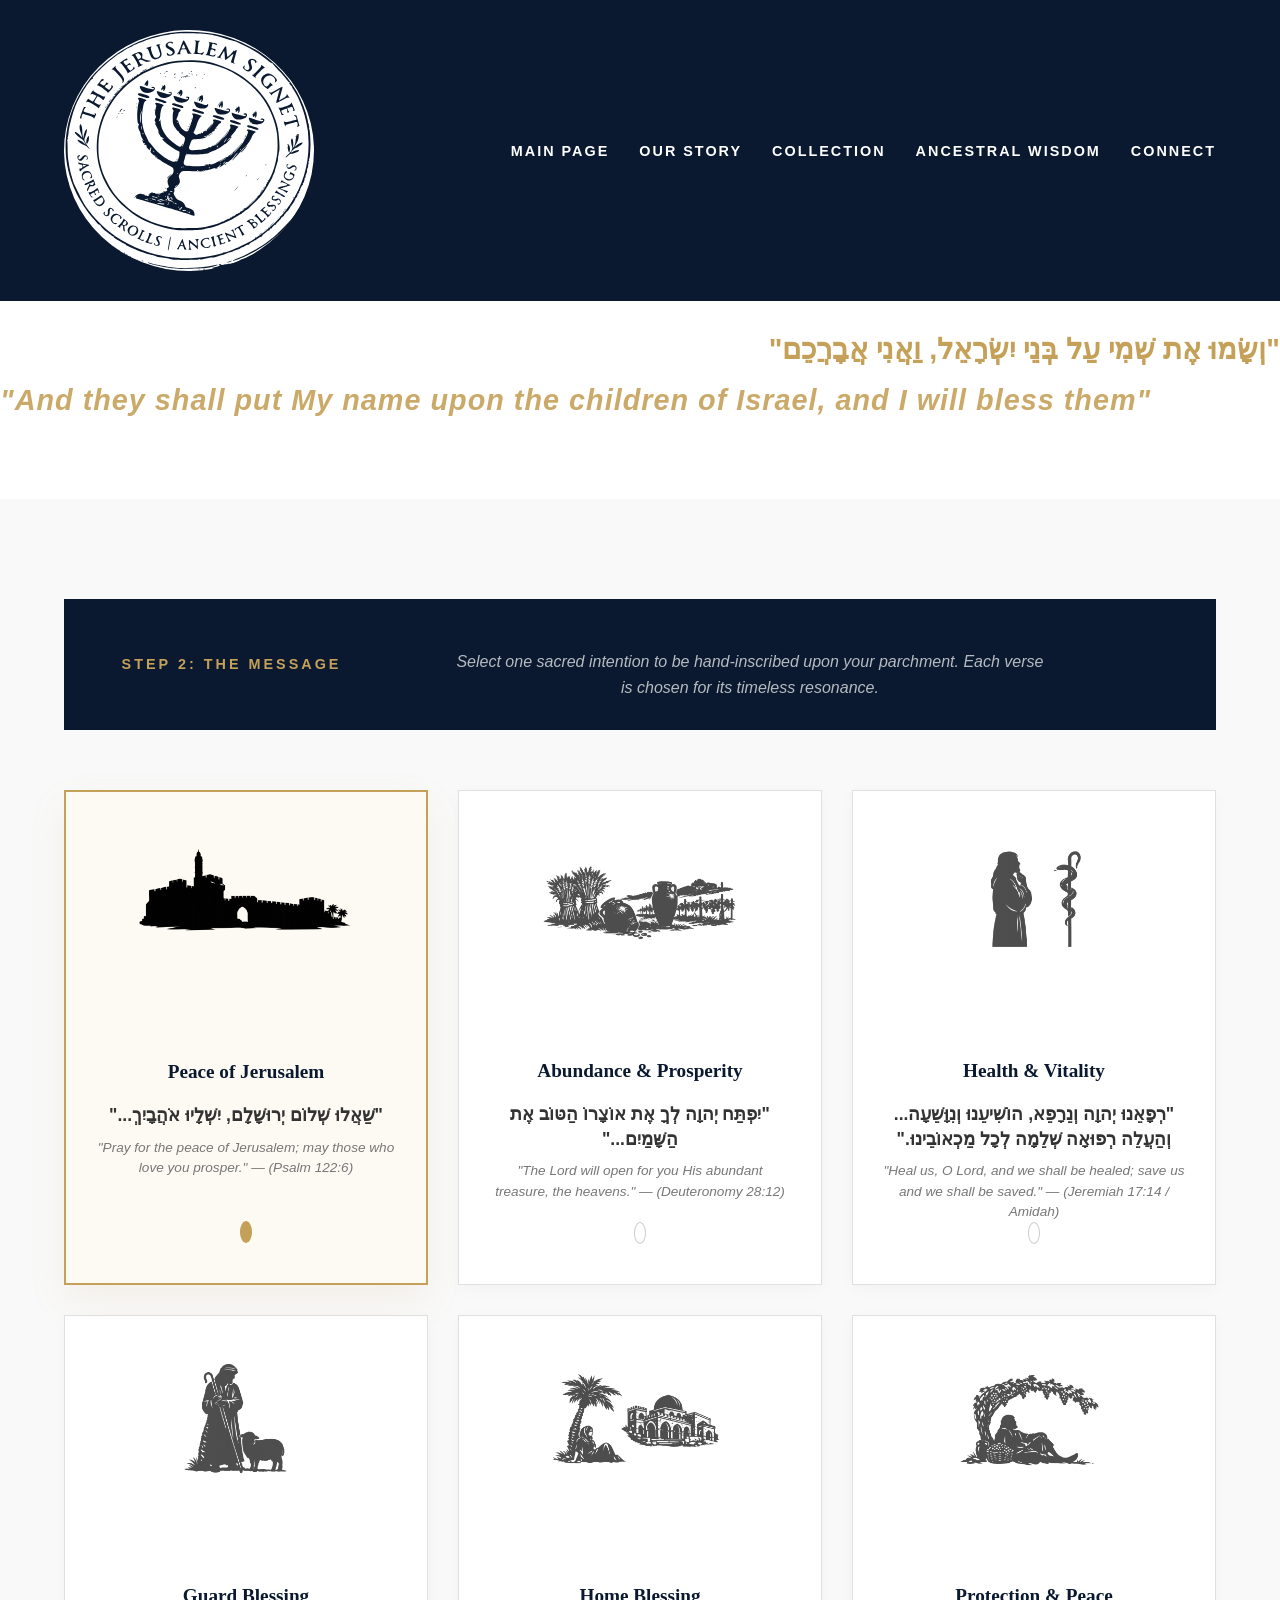
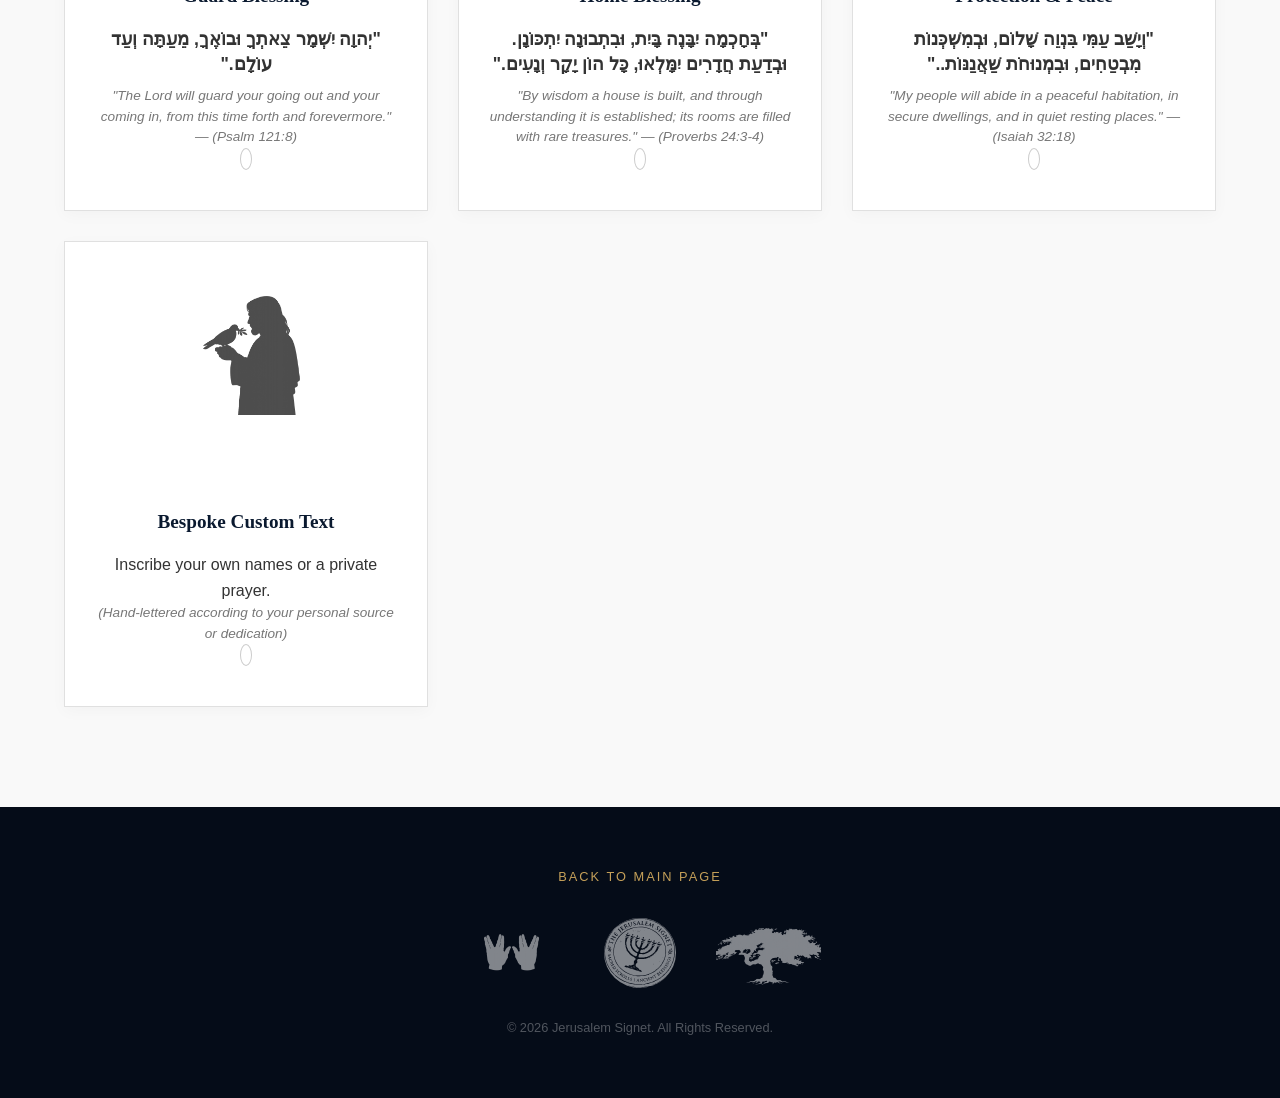
==== blessings.html @ 8cb452a7 "Re-deploying with index.html at the root" ====
<!DOCTYPE html>
<html lang="en">
<head>
    <meta charset="UTF-8">
    <title>Blessing | Jerusalem Signet</title>
    <link rel="stylesheet" href="css/style.css">
</head>


<body class="subpage">
    <div class="header-wrapper">
        <header class="dark-nav">
            <div class="logo">
                <a href="index.html">
                    <img src="assets/svg/Jerusalemsignet.svg" alt="Logo">
                </a>
            </div>
            <nav>
                <ul>
                    <li><a href="index.html">Main page</a></li>
                    <li><a href="heritage.html">Our Story</a></li>
                    <li><a href="collection.html">Collection</a></li>
                    <li><a href="wisdom.html">Ancestral Wisdom</a></li>
                    <li><a href="connect.html">Connect</a></li>

                </ul>
            </nav>
        </header>

        <div class="gallery-hero">
           
            <div class="golden-verse">
                <p class="verse-he">"וְשָׂמוּ אֶת שְׁמִי עַל בְּנֵי יִשְׂרָאֵל, וַאֲנִי אֲבָרֲכֵם"</p>
                <p class="verse-en">"And they shall put My name upon the children of Israel, and I will bless them"</p>
            </div>

            <p class="instruction-text">Select one sacred intention to be hand-inscribed upon your parchment. Each verse is chosen for its timeless resonance.</p>
        </div>
    </div>


<section class="blessings-gallery">
    <div class="container">
        <header class="gallery-header">
            <span class="label">Step 2: The Message</span>
            <p class="instruction-text">Select one sacred intention to be hand-inscribed upon your parchment. Each verse is chosen for its timeless resonance.</p>
        </header>

        <div class="blessings-grid">
            <label class="blessing-frame">
                <input type="radio" name="blessing" value="0" checked>
                <div class="frame-inner">
                    <div class="blessing-icon"><img src="assets/images/jerusalem.png" alt="Peace"></div>
                    <div class="text-group">
                        <h3>Peace of Jerusalem</h3>
                        <p class="hebrew">"שַׁאֲלוּ שְׁלוֹם יְרוּשָׁלִָם, יִשְׁלָיוּ אֹהֲבָיִךְ..."</p>
                        <p class="english">"Pray for the peace of Jerusalem; may those who love you prosper." — (Psalm 122:6)</p>
                    </div>
                    <div class="selection-indicator"></div>
                </div>
            </label>

            <label class="blessing-frame">
                <input type="radio" name="blessing" value="0">
                <div class="frame-inner">
                    <div class="blessing-icon"><img src="assets/images/rich.png" alt="Abundance"></div>
                    <div class="text-group">
                        <h3>Abundance & Prosperity</h3>
                        <p class="hebrew">"יִפְתַּח יְהוָה לְךָ אֶת אוֹצָרוֹ הַטּוֹב אֶת הַשָּׁמַיִם..."</p>
                        <p class="english">"The Lord will open for you His abundant treasure, the heavens." — (Deuteronomy 28:12)</p>
                    </div>
                    <div class="selection-indicator"></div>
                </div>
            </label>

            <label class="blessing-frame">
                <input type="radio" name="blessing" value="0">
                <div class="frame-inner">
                    <div class="blessing-icon"><img src="assets/images/health.png" alt="Health"></div>
                    <div class="text-group">
                        <h3>Health & Vitality</h3>
                        <p class="hebrew">"רְפָאֵנוּ יְהוָה וְנֵרָפֵא, הוֹשִׁיעֵנוּ וְנִוָּשֵׁעָה... וְהַעֲלֵה רְפוּאָה שְׁלֵמָה לְכָל מַכְאוֹבֵינוּ."</p>
                        <p class="english">"Heal us, O Lord, and we shall be healed; save us and we shall be saved." — (Jeremiah 17:14 / Amidah)</p>
                    </div>
                    <div class="selection-indicator"></div>
                </div>
            </label>

            <label class="blessing-frame">
                <input type="radio" name="blessing" value="0">
                <div class="frame-inner">
                    <div class="blessing-icon"><img src="assets/images/guard.png" alt="Protection"></div>
                    <div class="text-group">
                        <h3>Guard Blessing</h3>
                        <p class="hebrew">"יְהוָה יִשְׁמָר צֵאתְךָ וּבוֹאֶךָ, מֵעַתָּה וְעַד עוֹלָם."</p>
                        <p class="english">"The Lord will guard your going out and your coming in, from this time forth and forevermore." — (Psalm 121:8)</p>
                    </div>
                    <div class="selection-indicator"></div>
                </div>
            </label>

            <label class="blessing-frame">
                <input type="radio" name="blessing" value="0">
                <div class="frame-inner">
                    <div class="blessing-icon"><img src="assets/images/womanpalm.png" alt="Home"></div>
                    <div class="text-group">
                        <h3>Home Blessing</h3>
                        <p class="hebrew">"בְּחָכְמָה יִבָּנֶה בָּיִת, וּבִתְבוּנָה יִתְכּוֹנָן. וּבְדַעַת חֲדָרִים יִמָּלְאוּ, כָּל הוֹן יָקָר וְנָעִים."</p>
                        <p class="english">"By wisdom a house is built, and through understanding it is established; its rooms are filled with rare treasures." — (Proverbs 24:3-4)</p>
                    </div>
                    <div class="selection-indicator"></div>
                </div>
            </label>

            <label class="blessing-frame">
                <input type="radio" name="blessing" value="0">
                <div class="frame-inner">
                    <div class="blessing-icon"><img src="assets/images/mangrapes.png" alt="Habitation"></div>
                    <div class="text-group">
                        <h3>Protection & Peace</h3>
                        <p class="hebrew">"וְיָשַׁב עַמִּי בִּנְוֵה שָׁלוֹם, וּבְמִשְׁכְּנוֹת מִבְטַחִים, וּבִמְנוּחֹת שַׁאֲנַנּוֹת.."</p>
                        <p class="english">"My people will abide in a peaceful habitation, in secure dwellings, and in quiet resting places." — (Isaiah 32:18)</p>
                    </div>
                    <div class="selection-indicator"></div>
                </div>
            </label>

            <label class="blessing-frame bespoke-frame">
                <input type="radio" name="blessing" value="99">
                <div class="frame-inner">
                    <div class="blessing-icon"><img src="assets/images/dove.png" alt="Custom"></div>
                    <div class="text-group">
                        <h3>Bespoke Custom Text</h3>
                        <p class="custom-note">Inscribe your own names or a private prayer.</p>
                        <p class="english">(Hand-lettered according to your personal source or dedication)</p>
                    </div>
                    <div class="selection-indicator"></div>
                </div>
            </label>
        </div>
    </div>
</section>


<footer class="main-footer">
    <div class="footer-container">
        <a href="index.html" class="back-home">Back to Main Page</a>
        
        <div class="footer-branding">
	     <img src="assets/images/cohanim.png" alt="Olive Tree" class="footer-cohen">
	    <img src="assets/svg/Jerusalemsignet.svg" alt="Jerusalem Signet Seal" class="footer-logo">
            <img src="assets/images/OliveTree.png" alt="Olive Tree" class="footer-tree">
              
        </div>

        
        <p>&copy; 2026 Jerusalem Signet. All Rights Reserved.</p>
    </div>
</footer>

</body>
</html>
---- css/style.css ----
/* ==========================================================================
   1. CORE RESET & VARIABLES
   ========================================================================== */
:root {
    --midnight: #0a192f;
    --gold: #c5a059;
    --white: #ffffff;
    --off-white: #f9f9f9;
}

* { 
    margin: 0; 
    padding: 0; 
    box-sizing: border-box; 
}

body {
    font-family: 'Montserrat', sans-serif;
    background-color: var(--white);
    color: #333;
    line-height: 1.6;
    width: 100%;
    overflow-x: hidden;
}

img {
    max-width: 100%;
    height: auto;
    display: block;
}

/* ==========================================================================
   2. GLOBAL NAVIGATION
   ========================================================================== */
header {
    position: absolute;
    top: 0;
    width: 100%;
    display: flex;
    justify-content: space-between;
    align-items: center;
    padding: 30px 5%;
    z-index: 1000;
}

.logo img, .nav-logo {
    width: 250px !important;
    height: auto;
    filter: brightness(0) invert(1);
}

nav ul { display: flex; list-style: none; }
nav ul li { margin-left: 30px; }
nav ul li a {
    color: var(--white);
    text-decoration: none;
    text-transform: uppercase;
    font-size: 0.9rem;
    letter-spacing: 2px;
    font-weight: 600;
}

/* ==========================================================================
   3. HOME PAGE HERO
   ========================================================================== */
.hero {
    height: 100vh;
    background: var(--midnight);
    display: flex;
    align-items: center;
    justify-content: center;
    position: relative;
    text-align: center;
}

.hero::before {
    content: "";
    position: absolute;
    top: 0; left: 0; width: 100%; height: 100%;
    background: url('../assets/images/Galil_view1.jpg') center/cover no-repeat;
    opacity: 0.4;
    z-index: 1;
}

.hero-content { position: relative; z-index: 10; }

.hero h1 {
    font-family: 'Playfair Display', serif;
    font-size: clamp(3rem, 8vw, 5.5rem);
    color: var(--white);
    line-height: 1.1;
    margin-bottom: 20px;
}

.hero-subtitle {
    font-size: 1.2rem;
    color: var(--gold);
    text-transform: uppercase;
    letter-spacing: 8px;
    margin-bottom: 40px;
}

.cta-button {
    padding: 15px 40px;
    border: 2px solid var(--gold);
    color: var(--gold);
    text-decoration: none;
    text-transform: uppercase;
    font-weight: 700;
    transition: 0.3s;
}

.cta-button:hover { background: var(--gold); color: var(--midnight); }

/* ==========================================================================
   4. HOME PAGE FEATURED GRID
   ========================================================================== */
#featured { padding: 100px 0; background: var(--white); }

#featured .piece-grid {
    display: flex;
    justify-content: center;
    gap: 40px;
    max-width: 900px;
    margin: 0 auto;
    padding: 0 20px;
}

.featured-item { flex: 1; text-align: left; }

.image-wrapper {
    width: 100%;
    aspect-ratio: 16 / 9;
    overflow: hidden;
    margin-bottom: 20px;
    box-shadow: 10px 10px 30px rgba(0,0,0,0.1);
}

.image-wrapper img { width: 100%; height: 100%; object-fit: cover; }

/* ==========================================================================
   5. HERITAGE PAGE SPECIFIC
   ========================================================================== */
.subpage header {
    background: var(--midnight);
    position: relative;
}

.heritage-page .container {
    display: block !important;
    width: 100% !important;
    max-width: 1200px;
    margin: 0 auto;
    padding: 60px 5%;
}

.heritage-page .container.narrow { max-width: 800px !important; }

.heritage-hero {
    background: var(--off-white);
    text-align: center;
    padding: 80px 5%;
}

.heritage-hero h1 {
    font-family: 'Playfair Display', serif;
    font-size: 3.5rem;
    color: var(--midnight);
    margin: 20px 0;
}

/* Missing Text Styles Added Here */
.label {
    color: var(--gold);
    text-transform: uppercase;
    letter-spacing: 3px;
    font-weight: 700;
    font-size: 0.9rem;
    display: block;
}

.quote {
    font-family: 'Playfair Display', serif;
    font-style: italic;
    font-size: 1.5rem;
    color: #555;
    margin-top: 20px;
}

.lead {
    font-size: 1.3rem;
    font-weight: 300;
    margin-bottom: 30px;
}

.story-block h3 {
    font-family: 'Playfair Display', serif;
    font-size: 2rem;
    color: var(--midnight);
    margin-bottom: 15px;
}

.story-block p { margin-bottom: 20px; line-height: 1.8; }

.scripture-callout {
    margin: 40px 0;
    padding: 30px;
    background: #f4f4f4;
    border-left: 4px solid var(--gold);
}

.verse-text {
    font-family: 'Playfair Display', serif;
    font-style: italic;
    font-size: 1.4rem;
    margin-bottom: 10px;
}

.verse-reference {
    font-weight: 700;
    color: var(--gold);
    text-transform: uppercase;
    font-size: 0.8rem;
}

.heirloom-container { margin: 50px auto; max-width: 650px; text-align: center; }

.heirloom-photo {
    width: 100%;
    box-shadow: 0 20px 50px rgba(0,0,0,0.15);
}

.legacy-caption { font-style: italic; color: #777; margin-top: 15px; font-size: 0.9rem; }

/* ==========================================================================
   6. CRAFT & MISSION (The Dark & Gold Section)
   ========================================================================== */
.craft-details {
    background: var(--midnight) !important; /* Ensures the deep blue background */
    color: var(--white) !important;
    padding: 100px 5% !important;
    width: 100%;
}

.craft-grid {
    display: flex;
    justify-content: center;
    gap: 50px;
    max-width: 1100px;
    margin: 50px auto 0;
}

.craft-item h4 { 
    color: var(--gold); 
    text-transform: uppercase;
    margin-bottom: 15px;
    letter-spacing: 2px;
}

.mission-callout {
    padding: 100px 5%;
    text-align: center;
    background: var(--white);
}

.mission-callout h2 {
    font-family: 'Playfair Display', serif;
    font-size: 2.5rem;
    margin-bottom: 20px;
}

.final-blessing {
    font-family: 'Playfair Display', serif;
    font-size: 2.2rem;
    color: var(--gold);
    margin-top: 40px;
    font-style: italic;
}/* ==========================================================================
   7. FOOTER
   ========================================================================== */

.main-footer {
    background: #050c18; /* Matches your current midnight theme */
    padding: 60px 5%;
    text-align: center;
}

.footer-container {
    display: flex;
    flex-direction: column;
    align-items: center; /* Centralizes all footer content */
    gap: 30px;
}

.footer-branding {
    display: flex;
    justify-content: center;
    align-items: center; /* Ensures vertical alignment is centered */
    gap: 40px; /* Space between seal and tree */
}

.footer-logo, 
.footer-tree {
    height: 70px; /* Fixed height forces identical sizing */
    width: auto;   /* Maintains aspect ratio */
    filter: brightness(0) invert(1) opacity(0.5); /* Matches high-end aesthetic */
    transition: opacity 0.3s ease;
}
.footer-logo,
.footer-cohen {
    height: 70px; /* Fixed height forces identical sizing */
    width: auto;   /* Maintains aspect ratio */
    filter: brightness(0) invert(1) opacity(0.5); /* Matches high-end aesthetic */
    transition: opacity 0.3s ease;
}


.footer-logo:hover, 
.footer-tree:hover {
    opacity: 0.9;
}

.back-home {
    color: var(--gold);
    text-decoration: none;
    text-transform: uppercase;
    font-size: 0.8rem;
    letter-spacing: 2px;
}
.footer-container p { color: rgba(255,255,255,0.3); font-size: 0.8rem; }


/* ==========================================================================
   8. RESPONSIVE
   ========================================================================== */
@media (max-width: 768px) {
    #featured .piece-grid, .craft-grid { flex-direction: column; }
    .hero h1 { font-size: 2.8rem; }
    header { flex-direction: column; gap: 20px; padding: 20px; }
    nav ul li { margin: 0 10px; }
}





/* ==========================================================================
   COLLECTION PIECE LAYOUT (Side-by-Side)
   ========================================================================== */
.gallery {
    padding: 80px 0;
    background: var(--white);
}

.gallery .container {
    max-width: 1200px;
    margin: 0 auto;
    padding: 0 5%;
}

.piece-grid {
    display: flex; /* This is the magic line that moves text to the right */
    align-items: center; /* Centers text vertically against the image */
    justify-content: space-between;
    gap: 60px; /* Space between the photo and the description */
}

.piece-image {
    flex: 1.2; /* Gives the image a bit more room */
}

.piece-image img {
    width: 100%;
    height: auto;
    border-radius: 4px;
    box-shadow: 15px 15px 40px rgba(0,0,0,0.1);
}

.piece-content {
    flex: 1; /* The description area */
    text-align: left;
}

/* Optional: Elegant styling for the headers in the description */
.piece-content h2 {
    font-family: 'Playfair Display', serif;
    color: var(--midnight);
    margin-bottom: 15px;
}

/* Mobile Fix: Stacks them vertically on phones */
@media (max-width: 768px) {
    .piece-grid {
        flex-direction: column;
        text-align: center;
    }
}



/* ==========================================================================
   WISDOM PAGE STYLES
   ========================================================================== */
.wisdom-hero {
    background: var(--midnight);
    color: var(--white);
    padding: 120px 5% 80px;
    text-align: center;
}

.wisdom-hero .translation {
    font-family: 'Playfair Display', serif;
    font-style: italic;
    font-size: 1.4rem;
    color: var(--gold);
    margin-top: 10px;
}

.posts-container {
    padding: 80px 5%;
    background: var(--off-white);
}

.wisdom-post {
    background: var(--white);
    max-width: 800px;
    margin: 0 auto 60px;
    padding: 50px;
    box-shadow: 0 10px 30px rgba(0,0,0,0.05);
    border-top: 3px solid var(--gold);
}

.post-meta {
    font-size: 0.8rem;
    text-transform: uppercase;
    letter-spacing: 2px;
    color: var(--gold);
    margin-bottom: 20px;
}

.wisdom-post h2 {
    font-family: 'Playfair Display', serif;
    font-size: 2.2rem;
    color: var(--midnight);
    margin-bottom: 20px;
}

.post-content p {
    margin-bottom: 20px;
    font-size: 1.1rem;
    color: #444;
}


.design-callout {
    background: #fdfaf3; /* A very light parchment color */
    border-left: 4px solid var(--gold);
    padding: 30px;
    margin: 30px 0;
    font-family: 'Playfair Display', serif;
    font-size: 1.25rem;
    line-height: 1.6;
    color: var(--midnight);
    font-style: italic;
}

.design-callout p {
    margin: 0;
}


.pardes-list {
    list-style: none;
    padding-left: 0;
}

.pardes-list li {
    padding: 20px 0;
    border-bottom: 1px solid #e0e0e0;
    display: grid; /* Use grid instead of flex for better control */
    grid-template-columns: 180px 1fr; /* This gives the left side 180px of space */
    align-items: baseline;
    gap: 20px;
}

.pardes-list li strong {
    font-family: 'Playfair Display', serif;
    color: var(--midnight);
    font-size: 1.1rem;
    line-height: 1.2;
    display: block; /* Ensures the name and (Interpretation) stay together */
}

/* ==========================================================================
   EZER KENEGDO POST STYLING
   ========================================================================== */

.concept-split {
    display: flex;
    gap: 30px;
    margin: 40px 0;
}

.concept-box {
    flex: 1;
    background: #f9f9f9;
    padding: 30px;
    border-bottom: 2px solid var(--gold);
}

.concept-box h3 {
    font-family: 'Playfair Display', serif;
    font-size: 1.3rem;
    color: var(--midnight);
    margin-bottom: 15px;
}

.partnership-footer {
    text-align: center;
    padding: 40px;
    background: var(--midnight);
    color: var(--white);
    margin-top: 20px;
}

.partnership-footer h3 {
    color: var(--gold);
    text-transform: uppercase;
    letter-spacing: 2px;
    font-size: 1rem;
    margin-bottom: 15px;
}

.partnership-footer p {
    font-style: italic;
    font-family: 'Playfair Display', serif;
    font-size: 1.2rem;
    line-height: 1.6;
    color: var(--white) !important;
}

/* Mobile: Stack the concept boxes */
@media (max-width: 768px) {
    .concept-split {
        flex-direction: column;
    }
}
/* ==========================================================================
   POST 07: NATURE & BAL TASHCHIT
   ========================================================================== */

.nature-callout {
    background: #f4f7f1; /* Soft natural green tint */
    border-left: 4px solid #5a6e4c; /* Olive green border */
    padding: 40px;
    margin: 30px 0;
    font-family: 'Playfair Display', serif;
    font-style: italic;
    font-size: 1.3rem;
    color: #2c3e2d;
    position: relative;
}

.nature-callout cite {
    display: block;
    margin-top: 15px;
    font-size: 0.9rem;
    font-style: normal;
    text-transform: uppercase;
    letter-spacing: 1px;
    color: #5a6e4c;
}

.olive-wisdom-box {
    margin: 40px 0;
    padding: 30px;
    background: var(--off-white);
    border: 1px solid #d4dccf;
}

.olive-wisdom-box h4 {
    color: #5a6e4c;
    text-transform: uppercase;
    letter-spacing: 1px;
    margin-bottom: 10px;
}

.scripture-ref {
    text-align: center;
    font-family: 'Playfair Display', serif;
    font-size: 1.2rem;
    color: var(--gold);
    margin-top: 40px;
    border-top: 1px solid #eee;
    padding-top: 20px;
}
/* ==========================================================================
   COLLECTION PACKAGE SETS (Frame + Box side-by-side)
   ========================================================================== */
.collection-sets {
    padding: 100px 0;
    background: var(--white);
}

.collection-sets .container {
    max-width: 1200px;
    margin: 0 auto;
    padding: 0 5%;
}

.product-set {
    display: grid;
    grid-template-columns: 1.2fr 1fr; /* Image area is slightly wider than text */
    gap: 80px;
    align-items: center;
    margin-bottom: 150px;
    padding-bottom: 100px;
    border-bottom: 1px solid #eee;
}

/* Reverse layout for variety on the second set */
.product-set.inverse {
    grid-template-columns: 1fr 1.2fr;
}
.product-set.inverse .set-images {
    grid-column: 2;
}
.product-set.inverse .set-description {
    grid-column: 1;
    grid-row: 1;
}

/* Image Pairing Logic */
.set-images {
    display: flex;
    align-items: flex-end;
    position: relative;
}

.main-piece {
    width: 70%;
    height: auto;
    z-index: 2;
    box-shadow: 20px 20px 50px rgba(0,0,0,0.1);
}

.package-piece {
    width: 50%;
    height: auto;
    margin-left: -20%; /* Creates the package "bundle" look */
    z-index: 1;
    box-shadow: 15px 15px 40px rgba(0,0,0,0.15);
}

/* Set Description Typography */
.set-description .label {
    letter-spacing: 3px;
    color: var(--gold);
    font-weight: 700;
    margin-bottom: 10px;
}

.set-description h2 {
    font-family: 'Playfair Display', serif;
    font-size: 2.5rem;
    color: var(--midnight);
    margin-bottom: 20px;
}

.packaging-note {
    margin: 30px 0;
    padding: 20px;
    background: #f9f9f9;
    border-left: 2px solid var(--midnight);
}

.packaging-note strong {
    display: block;
    text-transform: uppercase;
    font-size: 0.8rem;
    letter-spacing: 1px;
    margin-bottom: 8px;
}

/* ==========================================================================
   CUSTOMIZATION GATE & PRICING
   ========================================================================== */
.customization-gate {
    margin-top: 40px;
    padding: 30px;
    background: #fdfaf3; /* Light parchment for the 'selection' zone */
    border: 1px solid #f1ece0;
}

.customization-gate h3 {
    font-size: 1.1rem;
    text-transform: uppercase;
    letter-spacing: 2px;
    margin-bottom: 15px;
}

.blessing-options {
    list-style: none;
    padding: 0;
    margin-bottom: 25px;
}

.blessing-options li {
    font-size: 0.9rem;
    margin-bottom: 10px;
    color: #555;
    padding-left: 20px;
    position: relative;
}

.blessing-options li::before {
    content: "•";
    color: var(--gold);
    position: absolute;
    left: 0;
    font-weight: bold;
}

.price-btn {
    display: inline-block;
    padding: 18px 40px;
    background: var(--midnight);
    color: var(--white);
    text-decoration: none;
    text-transform: uppercase;
    font-weight: 700;
    letter-spacing: 2px;
    font-size: 0.85rem;
    transition: all 0.3s ease;
}

.price-btn:hover {
    background: var(--gold);
    color: var(--midnight);
    transform: translateY(-3px);
}
/* ==========================================================================
   COLLECTION GALLERY (Balanced Product & Package Layout)
   ========================================================================== */
.collection-gallery {
    padding: 100px 0;
    background: var(--white);
}

.collection-gallery .container {
    max-width: 1200px;
    margin: 0 auto;
    padding: 0 5%;
}

.gallery-item {
    display: grid;
    grid-template-columns: 1.2fr 1fr; /* Image area is slightly wider than text */
    gap: 80px;
    align-items: flex-start;
    margin-bottom: 150px;
    padding-bottom: 100px;
    border-bottom: 1px solid #eee;
}

/* Alternating layout for variety */
.gallery-item.inverse {
    direction: rtl; 
}
.gallery-item.inverse .gallery-info {
    direction: ltr;
}

/* Side-by-Side Large Images */
.gallery-visuals {
    display: flex;
    flex-direction: column;
    gap: 20px;
}

.package-bundle {
    display: grid;
    grid-template-columns: 1fr 1fr; /* Forces equal width for Frame and Box */
    gap: 20px;
}

.gallery-main, .gallery-box {
    width: 100%;
    height: auto;
    box-shadow: 0 20px 40px rgba(0,0,0,0.1);
    object-fit: cover;
}

.package-caption {
    font-size: 0.85rem;
    text-transform: uppercase;
    letter-spacing: 2px;
    color: var(--gold);
    font-weight: 700;
    margin-top: 10px;
}

/* Text and Selection Gate Information */
.gallery-info h2 {
    font-family: 'Playfair Display', serif;
    font-size: 2.8rem;
    color: var(--midnight);
    margin: 0 0 25px;
}

.selection-gate {
    margin-top: 40px;
    padding: 35px;
    background: #fdfaf3; /* Light parchment tint */
    border-top: 3px solid var(--gold);
}

.selection-gate ul {
    list-style: none;
    padding: 0;
    margin: 20px 0 30px;
}

.selection-gate li {
    font-size: 0.95rem;
    margin-bottom: 12px;
    padding-left: 20px;
    position: relative;
    color: #444;
}

.selection-gate li::before {
    content: "•";
    color: var(--gold);
    position: absolute;
    left: 0;
    font-weight: bold;
}

.price-link {
    display: inline-block;
    padding: 18px 45px;
    background: var(--midnight);
    color: var(--white);
    text-decoration: none;
    text-transform: uppercase;
    font-weight: 700;
    letter-spacing: 2px;
    transition: all 0.3s ease;
}

.price-link:hover {
    background: var(--gold);
    color: var(--midnight);
    transform: translateY(-3px);
}

/* Mobile Responsiveness */
@media (max-width: 992px) {
    .gallery-item, .gallery-item.inverse {
        grid-template-columns: 1fr;
        direction: ltr;
        gap: 40px;
    }
    .package-bundle {
        grid-template-columns: 1fr; /* Stacks images on small screens */
    }
}

/* ==========================================================================
   PRICING 
   ========================================================================== */




.bespoke-builder { padding: 100px 0; background: #fff; }
.builder-grid { display: grid; grid-template-columns: 1fr 350px; gap: 60px; align-items: start; }

.step-box { margin-bottom: 50px; }
.step-box h3 { font-family: 'Playfair Display', serif; margin-bottom: 20px; font-size: 1.2rem; border-bottom: 1px solid #eee; padding-bottom: 10px; }

.radio-card {
    display: block;
    border: 1px solid #eee;
    padding: 20px;
    margin-bottom: 15px;
    cursor: pointer;
    transition: 0.3s;
}

.radio-card input { display: none; }
.radio-card:has(input:checked) { border-color: var(--gold); background: #fdfaf3; }

.card-content strong { display: block; font-size: 1rem; color: var(--midnight); }
.card-content span { font-size: 0.85rem; color: #777; }

.builder-summary { position: sticky; top: 100px; }
.summary-card { background: var(--midnight); color: #fff; padding: 40px; }
.summary-card h3 { color: var(--gold); margin-bottom: 20px; }
.total-box { border-top: 1px solid rgba(255,255,255,0.1); margin-top: 20px; padding-top: 20px; }
.order-btn { width: 100%; background: var(--gold); color: #fff; border: none; padding: 15px; text-transform: uppercase; font-weight: 700; margin-top: 20px; cursor: pointer; }

@media (max-width: 992px) {
    .builder-grid { grid-template-columns: 1fr; }
    .builder-summary { position: static; }
}


/* ==========================================================================
   		BLESSINGS

   ========================================================================== */


/* Container & Header */
.blessings-selection {
    padding: 80px 0;
    background-color: var(--white);
}

.section-header {
    text-align: center;
    margin-bottom: 50px;
}

.section-header .label {
    color: var(--gold);
    text-transform: uppercase;
    letter-spacing: 2px;
    font-size: 0.8rem;
    font-weight: 700;
}

.section-header h2 {
    font-family: 'Playfair Display', serif;
    font-size: 2.5rem;
    color: var(--midnight);
    margin: 10px 0;
}

/* Grid Layout */
.blessings-grid {
    display: grid;
    grid-template-columns: repeat(auto-fit, minmax(350px, 1fr));
    gap: 30px;
    max-width: 1200px;
    margin: 0 auto;
}

/* Blessing Card Styling */
.blessing-card {
    position: relative;
    cursor: pointer;
    display: block;
}

.blessing-card input[type="radio"] {
    position: absolute;
    opacity: 0;
}

.card-inner {
    border: 1px solid #e0e0e0;
    padding: 30px;
    height: 100%;
    transition: all 0.3s ease;
    display: flex;
    gap: 20px;
    background: #fff;
}

/* Hover & Selected States */
.blessing-card:hover .card-inner {
    border-color: var(--gold);
    box-shadow: 0 10px 20px rgba(0,0,0,0.05);
}

.blessing-card input[type="radio"]:checked + .card-inner {
    border-color: var(--gold);
    background-color: #fdfaf3; /* Light parchment tint */
}

/* Custom Radio Indicator */
.radio-indicator {
    width: 20px;
    height: 20px;
    border: 2px solid #ccc;
    border-radius: 50%;
    flex-shrink: 0;
    margin-top: 5px;
    position: relative;
}

.blessing-card input[type="radio"]:checked + .card-inner .radio-indicator {
    border-color: var(--gold);
}

.blessing-card input[type="radio"]:checked + .card-inner .radio-indicator::after {
    content: '';
    position: absolute;
    top: 50%;
    left: 50%;
    transform: translate(-50%, -50%);
    width: 10px;
    height: 10px;
    background: var(--gold);
    border-radius: 50%;
}

/* Text Styling within Cards */
.blessing-content h3 {
    font-family: 'Playfair Display', serif;
    font-size: 1.3rem;
    color: var(--midnight);
    margin-bottom: 15px;
}

.hebrew {
    font-size: 1.1rem;
    font-weight: 600;
    margin-bottom: 10px;
    color: #333;
    line-height: 1.4;
    direction: rtl;
}

.english {
    font-size: 0.9rem;
    color: #666;
    font-style: italic;
    line-height: 1.5;
}

.price-tag {
    display: inline-block;
    margin-top: 15px;
    font-weight: 700;
    color: var(--gold);
}

/* Custom Option Highlight */
.custom-option .card-inner {
    border-style: dashed;
    border-width: 2px;
}

@media (max-width: 768px) {
    .blessings-grid {
        grid-template-columns: 1fr;
    }
}
/* Gallery Container */
.blessings-gallery {
    background: var(--off-white);
    padding: 100px 5%;
}

.gallery-header {
    text-align: center;
    margin-bottom: 60px;
}

.instruction-text {
    max-width: 600px;
    margin: 20px auto;
    font-style: italic;
    color: #666;
}

/* The Blessing Grid */
.blessings-grid {
    display: grid;
    grid-template-columns: repeat(auto-fit, minmax(320px, 1fr));
    gap: 30px;
    max-width: 1200px;
    margin: 0 auto;
}

/* Individual Blessing Frame */
.blessing-frame {
    cursor: pointer;
    position: relative;
}

.blessing-frame input {
    position: absolute;
    opacity: 0;
}

.frame-inner {
    background: var(--white);
    border: 1px solid #e0e0e0;
    padding: 40px 30px;
    height: 100%;
    transition: all 0.4s cubic-bezier(0.165, 0.84, 0.44, 1);
    display: flex;
    flex-direction: column;
    align-items: center;
    text-align: center;
    box-shadow: 0 4px 15px rgba(0,0,0,0.03);
}

.blessing-icon {
    width: 200px;
    height: 200px;
    margin-bottom: 25px;
    opacity: 0.7;
    transition: 0.3s;
}

/* Hover & Selected States */
.blessing-frame:hover .frame-inner {
    transform: translateY(-5px);
    border-color: var(--gold);
}

.blessing-frame input:checked + .frame-inner {
    border: 2px solid var(--gold);
    background: #fdfaf3; /* Light parchment tint */
    box-shadow: 0 15px 35px rgba(197, 160, 89, 0.1);
}

.blessing-frame input:checked + .frame-inner .blessing-icon {
    opacity: 1;
    transform: scale(1.1);
}

/* Text Typography */
.text-group h3 {
    font-family: 'Playfair Display', serif;
    color: var(--midnight);
    font-size: 1.2rem;
    margin-bottom: 15px;
}

.hebrew {
    font-size: 1.1rem;
    font-weight: 700;
    line-height: 1.4;
    margin-bottom: 10px;
    color: #333;
}

.english {
    font-size: 0.85rem;
    color: #777;
    font-style: italic;
    line-height: 1.5;
}

/* Custom indicator at the bottom of the card */
.selection-indicator {
    width: 12px;
    height: 12px;
    border: 1px solid #ccc;
    border-radius: 50%;
    margin-top: auto;
    padding-top: 20px;
    position: relative;
}

.blessing-frame input:checked + .frame-inner .selection-indicator {
    background: var(--gold);
    border-color: var(--gold);
}

.gallery-header .hebrew-title {
    font-family: 'Playfair Display', serif;
    font-size: 3rem;
    color: var(--white);
    margin-bottom: 20px;
}

.golden-verse {
    margin: 25px 0;
}

.verse-he {
    color: var(--gold);
    font-size: 1.8rem;
    font-weight: 700;
    margin-bottom: 5px;
    direction: rtl;
}

.verse-en {
    color: var(--gold);
    font-size: 1.8rem;
    font-weight: 700;
    font-style: italic;
    opacity: 0.9;
    letter-spacing: 1px;
}

.instruction-text {
    max-width: 600px;
    margin: 20px auto 0;
    font-style: italic;
    color: rgba(255, 255, 255, 0.7); /* צבע טקסט בהיר על רקע כחול */
}


==========================================================================
   		BLESSINGS-Tribes

========================================================================== */



/* Specific styling for the Tribe posts in Wisdom style */
.tribe-icon-header {
    display: flex;
    align-items: center;
    gap: 20px;
    margin-bottom: 25px;
}

.wisdom-tribe-icon {
    width: 200px;
    height: 200px;
    object-fit: contain;
    border-bottom: 2px solid var(--gold);
    padding-bottom: 10px;
}

.tribe-post .design-callout {
    border-left: 3px solid var(--gold);
    background: rgba(197, 160, 89, 0.05);
    padding: 20px;
    margin: 20px 0;
    font-style: italic;
    font-family: 'Playfair Display', serif;
}

.tribes-theme h1 {
    color: var(--white);
    font-family: 'Playfair Display', serif;
    font-size: 3.5rem;
}
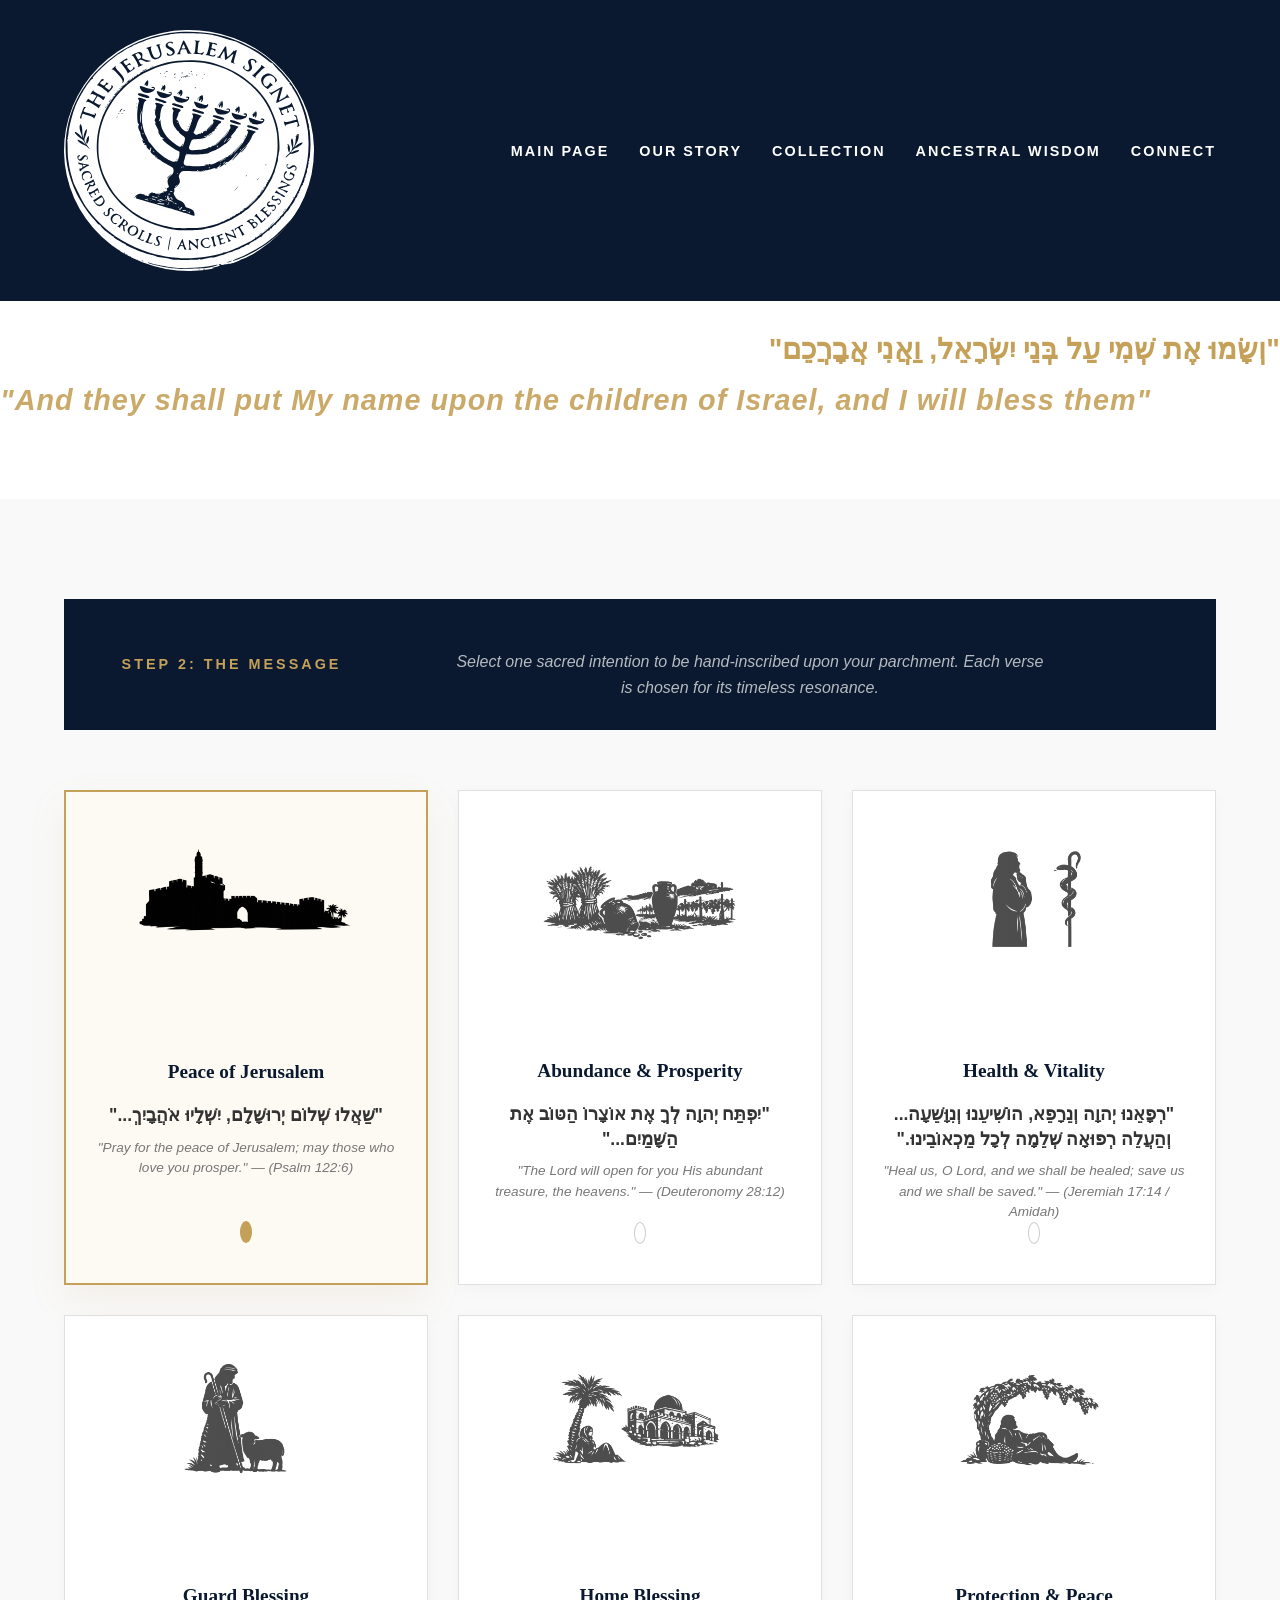
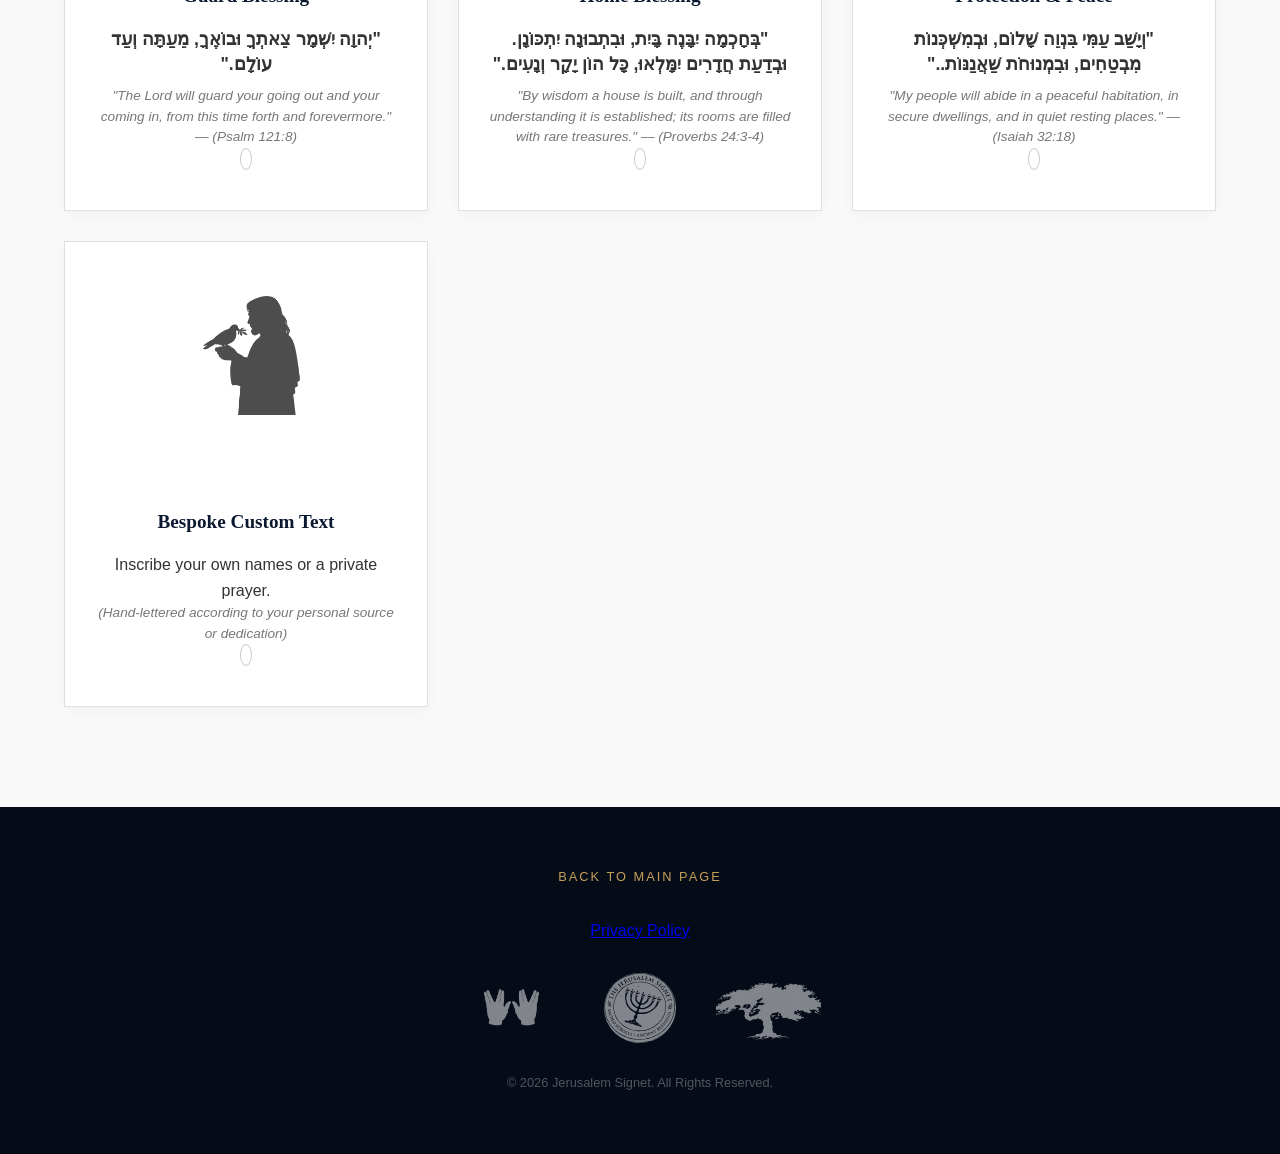
==== commit dd696798: "Deployment: Mobile responsiveness, Privacy Policy, and Sofer Stam educational content" ====
--- a/blessings.html
+++ b/blessings.html
@@ -2,6 +2,7 @@
 <html lang="en">
 <head>
     <meta charset="UTF-8">
+    <meta name="viewport" content="width=device-width, initial-scale=1.0">
     <title>Blessing | Jerusalem Signet</title>
     <link rel="stylesheet" href="css/style.css">
 </head>
@@ -145,6 +146,7 @@
 <footer class="main-footer">
     <div class="footer-container">
         <a href="index.html" class="back-home">Back to Main Page</a>
+        <a href="privacy.html">Privacy Policy</a>
         
         <div class="footer-branding">
 	     <img src="assets/images/cohanim.png" alt="Olive Tree" class="footer-cohen">
--- a/css/style.css
+++ b/css/style.css
@@ -37,7 +37,7 @@
     top: 0;
     width: 100%;
     display: flex;
-    justify-content: space-between;
+    justify-content: flex-start;
     align-items: center;
     padding: 30px 5%;
     z-index: 1000;
@@ -47,6 +47,10 @@
     width: 250px !important;
     height: auto;
     filter: brightness(0) invert(1);
+}
+
+header nav {
+    margin-left: auto;
 }
 
 nav ul { display: flex; list-style: none; }
@@ -58,6 +62,246 @@
     font-size: 0.9rem;
     letter-spacing: 2px;
     font-weight: 600;
+}
+
+/* Subject ribbon hamburger (site navigation menu) */
+header .site-nav-toggle {
+    appearance: none;
+    border: 1px solid rgba(255, 255, 255, 0.35);
+    background: rgba(10, 25, 47, 0.35);
+    width: 64px;
+    height: 64px;
+    border-radius: 10px;
+    display: none;
+    flex-direction: column;
+    justify-content: center;
+    gap: 6px;
+    cursor: pointer;
+    margin-left: 14px;
+    position: relative;
+    z-index: 1300;
+}
+
+header .site-nav-toggle:focus-visible {
+    outline: 2px solid var(--gold);
+    outline-offset: 3px;
+}
+
+header .site-nav-toggle-bar {
+    display: block;
+    width: 30px;
+    height: 3px;
+    background: var(--white);
+    margin: 0 auto;
+}
+
+header .site-nav-menu {
+    position: absolute;
+    top: 85px;
+    right: 5%;
+    min-width: 240px;
+    background: rgba(10, 25, 47, 0.96);
+    border: 1px solid rgba(197, 160, 89, 0.35);
+    border-radius: 14px;
+    padding: 10px;
+    display: none;
+    z-index: 1250;
+}
+
+header .site-nav-menu.is-open {
+    display: block;
+}
+
+header .site-nav-link {
+    display: block;
+    padding: 12px 12px;
+    color: var(--white);
+    text-decoration: none;
+    font-family: 'Playfair Display', serif;
+    font-weight: 700;
+    letter-spacing: 1px;
+    font-size: 1.05rem;
+    border-radius: 10px;
+}
+
+header .site-nav-link:hover,
+header .site-nav-link:focus-visible {
+    background: rgba(197, 160, 89, 0.12);
+    color: var(--gold);
+    outline: none;
+}
+
+@media (max-width: 1100px) {
+    header nav ul.nav-titles {
+        display: none;
+    }
+    header .site-nav-toggle {
+        display: inline-flex;
+    }
+}
+
+/* Ribbon nav titles beside the logo (active funnel pages) */
+nav ul.nav-titles li a {
+    font-family: 'Playfair Display', serif;
+    text-transform: none;
+    font-size: 1.25rem;
+    letter-spacing: 1px;
+    font-weight: 700;
+}
+
+@media (max-width: 900px) {
+    nav ul.nav-titles li a {
+        font-size: 1.1rem;
+        letter-spacing: 0.8px;
+    }
+}
+
+/* Ribbon page title (moved from hero labels) */
+header .ribbon-page-title {
+    position: absolute;
+    left: 50%;
+    transform: translateX(-50%);
+    display: inline-flex;
+    align-items: center;
+    color: var(--gold);
+    font-family: 'Playfair Display', serif;
+    font-weight: 700;
+    letter-spacing: 1px;
+    font-size: 2.1rem;
+    line-height: 1;
+    white-space: nowrap;
+    pointer-events: none;
+}
+
+@media (max-width: 1100px) {
+    header .ribbon-page-title {
+        display: none;
+    }
+}
+
+@media (max-width: 900px) {
+    header .ribbon-page-title {
+        font-size: 1.25rem;
+    }
+}
+
+/* ==========================================================================
+   2a. WISDOM PAGE - SECTION HAMBURGER NAV
+   ========================================================================== */
+.wisdom-page .midrash-ribbon {
+    background: var(--midnight);
+    color: var(--white);
+    padding: 14px 5%;
+    display: flex;
+    align-items: center;
+    justify-content: center;
+    gap: 18px;
+    border-top: 1px solid rgba(255, 255, 255, 0.08);
+    border-bottom: 1px solid rgba(255, 255, 255, 0.08);
+}
+
+.wisdom-page .midrash-title {
+    color: var(--gold);
+    font-family: 'Playfair Display', serif;
+    font-weight: 700;
+    letter-spacing: 1px;
+    font-size: 1.35rem;
+    text-align: center;
+    line-height: 1.1;
+}
+
+.wisdom-page .midrash-actions {
+    position: relative;
+    display: inline-flex;
+    align-items: center;
+    gap: 10px;
+}
+
+.wisdom-page .wisdom-section-toggle {
+    appearance: none;
+    border: 1px solid rgba(255, 255, 255, 0.35);
+    background: rgba(10, 25, 47, 0.35);
+    width: 44px;
+    height: 44px;
+    border-radius: 10px;
+    display: inline-flex;
+    flex-direction: column;
+    justify-content: center;
+    gap: 6px;
+    cursor: pointer;
+}
+
+.wisdom-page .wisdom-section-toggle:focus-visible {
+    outline: 2px solid var(--gold);
+    outline-offset: 3px;
+}
+
+.wisdom-page .wisdom-section-toggle-bar {
+    display: block;
+    width: 20px;
+    height: 2px;
+    background: var(--white);
+    margin: 0 auto;
+}
+
+.wisdom-page .wisdom-section-menu {
+    position: absolute;
+    top: 52px;
+    right: 0;
+    min-width: 220px;
+    background: rgba(10, 25, 47, 0.95);
+    border: 1px solid rgba(197, 160, 89, 0.35);
+    border-radius: 14px;
+    padding: 10px;
+    display: none;
+    z-index: 1200;
+}
+
+.wisdom-page .wisdom-section-menu.is-open {
+    display: block;
+}
+
+.wisdom-page .wisdom-section-link {
+    display: block;
+    padding: 12px 12px;
+    color: var(--white);
+    text-decoration: none;
+    text-transform: uppercase;
+    letter-spacing: 2px;
+    font-weight: 600;
+    font-size: 0.85rem;
+    border-radius: 10px;
+}
+
+.wisdom-page .wisdom-section-link:hover,
+.wisdom-page .wisdom-section-link:focus-visible {
+    background: rgba(197, 160, 89, 0.12);
+    color: var(--gold);
+    outline: none;
+}
+
+@media (max-width: 900px) {
+    .wisdom-page header {
+        gap: 12px;
+    }
+    .wisdom-page nav ul {
+        flex-wrap: wrap;
+        justify-content: flex-end;
+    }
+    .wisdom-page .midrash-ribbon {
+        flex-wrap: wrap;
+        gap: 12px;
+        padding: 12px 5%;
+    }
+    .wisdom-page .midrash-title {
+        width: 100%;
+        font-size: 1.15rem;
+    }
+}
+
+/* Compensate for added midrash ribbon height on Wisdom page */
+.wisdom-page .wisdom-hero {
+    padding-top: 90px;
 }
 
 /* ==========================================================================
@@ -1201,10 +1445,9 @@
 }
 
 
-==========================================================================
-   		BLESSINGS-Tribes
-
-========================================================================== */
+/* ==========================================================================
+   BLESSINGS - TRIBES
+   ========================================================================== */
 
 
 
@@ -1239,7 +1482,195 @@
     font-size: 3.5rem;
 }
 
-
-
-
-
+/* ==========================================================================
+   RESPONSIVE BASELINE (MOBILE/TABLET) — PRIMARY TARGET: ≤992px
+   ========================================================================== */
+@media (max-width: 992px) {
+    body {
+        line-height: 1.7;
+        text-rendering: optimizeLegibility;
+    }
+
+    /* Prevent horizontal overflow from long words/URLs */
+    p, li, a, h1, h2, h3, h4, blockquote, .post-content {
+        overflow-wrap: anywhere;
+        word-break: normal;
+    }
+
+    /* Header readability & touch targets (keep existing behavior) */
+    header {
+        padding: 18px 5%;
+        gap: 12px;
+    }
+
+    .logo img, .nav-logo {
+        width: 180px !important;
+        max-width: 60vw;
+    }
+
+    nav ul li a {
+        font-size: 1rem;
+        letter-spacing: 1px;
+    }
+
+    header .site-nav-toggle {
+        width: 52px;
+        height: 52px;
+        border-radius: 12px;
+    }
+
+    header .site-nav-menu {
+        right: 5%;
+        left: 5%;
+        min-width: 0;
+        width: auto;
+    }
+
+    header .site-nav-link {
+        padding: 14px 14px;
+        font-size: 1.05rem;
+    }
+
+    /* Hero typography */
+    .hero h1 {
+        font-size: clamp(2.2rem, 7vw, 3.4rem);
+        margin-bottom: 16px;
+    }
+
+    .hero-subtitle {
+        font-size: 1rem;
+        letter-spacing: 3px;
+        margin-bottom: 28px;
+        padding: 0 14px;
+    }
+
+    .cta-button {
+        display: inline-block;
+        padding: 14px 26px;
+    }
+
+    /* Large headings that are too dominant on mobile/tablet */
+    .heritage-hero h1 {
+        font-size: clamp(2.1rem, 6vw, 3rem);
+    }
+
+    .mission-callout h2 {
+        font-size: clamp(1.8rem, 5vw, 2.2rem);
+    }
+
+    .final-blessing {
+        font-size: clamp(1.35rem, 5vw, 1.9rem);
+    }
+
+    .tribes-theme h1 {
+        font-size: clamp(2.1rem, 6vw, 3rem);
+    }
+
+    /* Featured / craft spacing */
+    #featured {
+        padding: 70px 0;
+    }
+
+    .craft-details {
+        padding: 70px 5% !important;
+    }
+
+    .mission-callout {
+        padding: 70px 5%;
+    }
+
+    /* Wisdom readability */
+    .wisdom-hero {
+        padding: 110px 5% 60px;
+    }
+
+    .wisdom-hero .translation {
+        font-size: 1.15rem;
+    }
+
+    .posts-container {
+        padding: 60px 5%;
+    }
+
+    .wisdom-post {
+        padding: 28px;
+        margin: 0 auto 34px;
+    }
+
+    .wisdom-post h2 {
+        font-size: clamp(1.55rem, 4.6vw, 2.1rem);
+        margin-bottom: 16px;
+    }
+
+    .post-content p {
+        font-size: 1.05rem;
+    }
+
+    .pardes-list li {
+        grid-template-columns: 1fr;
+        gap: 8px;
+    }
+
+    /* Collection/gallery spacing */
+    .collection-gallery,
+    .collection-sets {
+        padding: 70px 0;
+    }
+
+    .gallery-item {
+        margin-bottom: 90px;
+        padding-bottom: 60px;
+        gap: 40px;
+    }
+
+    .gallery-info h2 {
+        font-size: clamp(1.7rem, 5.5vw, 2.3rem);
+    }
+
+    .selection-gate {
+        padding: 24px;
+    }
+
+    /* Blessings cards + big icons */
+    .blessings-gallery {
+        padding: 70px 5%;
+    }
+
+    .blessing-icon {
+        width: 140px;
+        height: 140px;
+    }
+
+    .verse-he,
+    .verse-en {
+        font-size: clamp(1.1rem, 4.4vw, 1.6rem);
+    }
+}
+
+@media (max-width: 768px) {
+    header {
+        flex-direction: column;
+        align-items: center;
+        text-align: center;
+    }
+
+    /* Tighten grids and reduce excessive gaps on phones */
+    #featured .piece-grid {
+        gap: 26px;
+    }
+
+    .footer-branding {
+        gap: 20px;
+        flex-wrap: wrap;
+    }
+
+    .footer-logo,
+    .footer-tree,
+    .footer-cohen {
+        height: 58px;
+    }
+}
+
+
+
+
